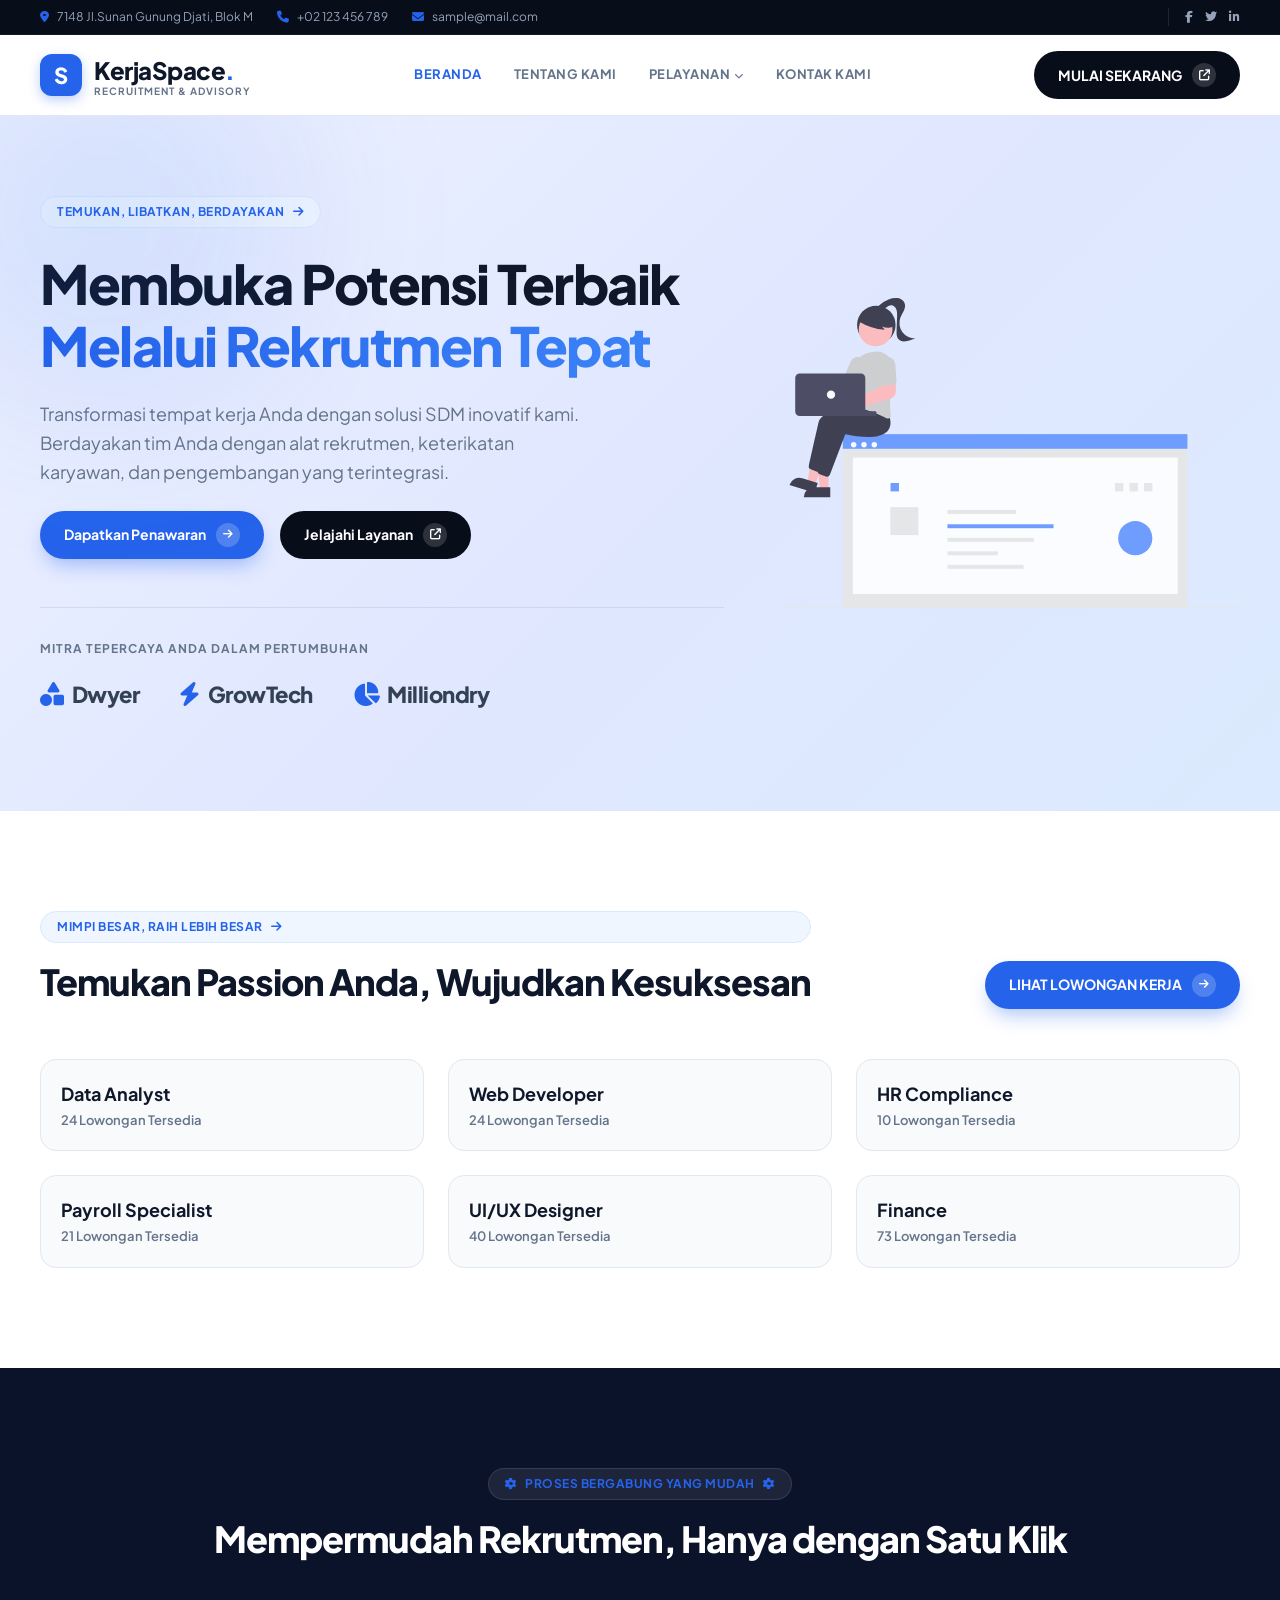
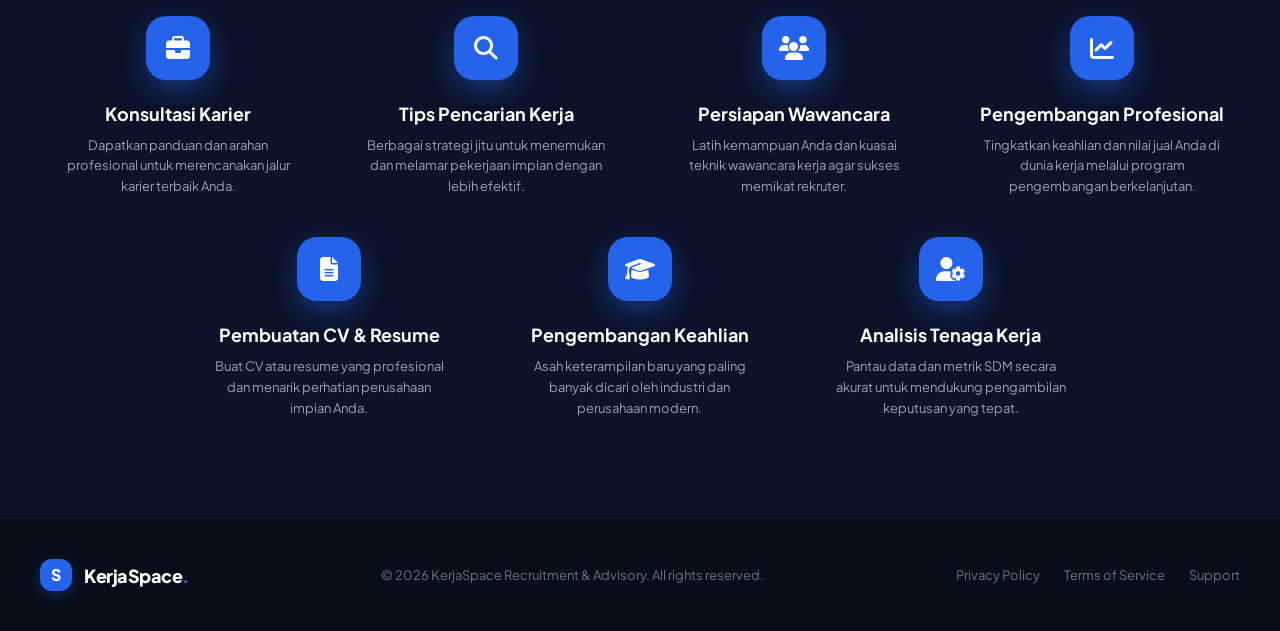
==== index.html @ b77eb51c "first commit" ====
<!DOCTYPE html>
<html lang="id">
<head>
    <meta charset="UTF-8">
    <meta name="viewport" content="width=device-width, initial-scale=1.0">
    <title>KerjaSpace. - Recruitment & Advisory</title>
    
    <link rel="stylesheet" href="style.css">
    <!-- Font Awesome Icons -->
    <link rel="stylesheet" href="https://cdnjs.cloudflare.com/ajax/libs/font-awesome/6.4.0/css/all.min.css">
    
    <!-- Google Fonts: Plus Jakarta Sans -->
    <link rel="preconnect" href="https://fonts.googleapis.com">
    <link rel="preconnect" href="https://fonts.gstatic.com" crossorigin>
    <link href="https://fonts.googleapis.com/css2?family=Plus+Jakarta+Sans:wght@400;500;600;700;800&display=swap" rel="stylesheet">
    
</head>
<body>

    <!-- 1. TOP BAR -->
    <div class="top-bar">
        <div class="container">
            <div class="top-info">
                <div class="top-info-item">
                    <i class="fa-solid fa-location-dot"></i>
                    <span>7148 Jl.Sunan Gunung Djati, Blok M</span>
                </div>
                <div class="top-info-item">
                    <i class="fa-solid fa-phone"></i>
                    <span>+02 123 456 789</span>
                </div>
                <div class="top-info-item">
                    <i class="fa-solid fa-envelope"></i>
                    <span>sample@mail.com</span>
                </div>
            </div>
                <div class="top-socials">
                    <a href="#"><i class="fa-brands fa-facebook-f"></i></a>
                    <a href="#"><i class="fa-brands fa-twitter"></i></a>
                    <a href="#"><i class="fa-brands fa-linkedin-in"></i></a>
                </div>
        </div>
    </div>

    <!-- 2. NAVBAR -->
    <header class="navbar">
        <div class="container">
            <!-- Logo -->
            <a href="#" class="logo">
                <div class="logo-box">S</div>
                <div>
                    <div class="logo-text">KerjaSpace<span>.</span></div>
                    <div class="logo-sub">Recruitment & Advisory</div>
                </div>
            </a>

            <!-- Navigation Links -->
            <nav class="nav-links">
                <a href="#" class="nav-link active">Beranda</a>
                <a href="#about" class="nav-link">Tentang Kami</a>
                
                <div class="nav-dropdown">
                    <a href="#services" class="nav-link dropdown-toggle">
                        Pelayanan <i class="fa-solid fa-chevron-down"></i>
                    </a>
                    <div class="dropdown-menu">
                        <a href="lowongan.html" class="dropdown-item">Lowongan Kerja</a>
                        <a href="#konsultasi" class="dropdown-item">Konsultasi Karier</a>
                        <a href="#pelatihan" class="dropdown-item">Pelatihan & Sourcing</a>
                    </div>
                </div>
            
                <a href="#contact" class="nav-link">Kontak Kami</a>
            </nav>

            <!-- CTA Button -->
            <a href="#get-started" class="btn btn-dark">
                MULAI SEKARANG
                <span class="btn-icon"><i class="fa-solid fa-arrow-up-right-from-square"></i></span>
            </a>

            <!-- Mobile Toggle -->
            <button class="mobile-toggle" aria-label="Toggle navigation">
                <i class="fa-solid fa-bars"></i>
            </button>
        </div>
    </header>

    <!-- 3. HERO SECTION -->
    <section class="hero">
        <div class="container">
            <div class="hero-grid">
                
                <!-- Left Content -->
                <div class="hero-content">
                    <div>
                        <span class="badge badge-primary">
                            Temukan, Libatkan, Berdayakan <i class="fa-solid fa-arrow-right"></i>
                        </span>
                    </div>

                    <h1 class="hero-title">
                        Membuka Potensi Terbaik <br>
                        <span class="hero-title-highlight">Melalui Rekrutmen Tepat</span>
                    </h1>

                    <p class="hero-description">
                        Transformasi tempat kerja Anda dengan solusi SDM inovatif kami. Berdayakan tim Anda dengan alat rekrutmen, keterikatan karyawan, dan pengembangan yang terintegrasi.
                    </p>

                    <div class="hero-actions">
                        <a href="#" class="btn btn-primary">
                            Dapatkan Penawaran
                            <span class="btn-icon"><i class="fa-solid fa-arrow-right"></i></span>
                        </a>
                        <a href="#" class="btn btn-dark">
                            Jelajahi Layanan
                            <span class="btn-icon"><i class="fa-solid fa-arrow-up-right-from-square"></i></span>
                        </a>
                    </div>

                    <div class="hero-partners">
                        <div class="partners-title">Mitra Tepercaya Anda dalam Pertumbuhan</div>
                        <div class="partners-logos">
                            <div class="partner-item"><i class="fa-solid fa-shapes"></i> Dwyer</div>
                            <div class="partner-item"><i class="fa-solid fa-bolt"></i> GrowTech</div>
                            <div class="partner-item"><i class="fa-solid fa-chart-pie"></i> Milliondry</div>
                        </div>
                    </div>
                </div>

                <!-- Right Graphic Card -->
                    <div class="hero-card">
                        <img src="assets/images/resume.svg" alt="HR Professional">
                    </div>
            </div>
        </div>
    </section>

    <!-- 4. JOB CATEGORIES SECTION -->
    <section class="categories">
        <div class="container">
            <div class="section-header">
                <div class="section-header-left">
                    <span class="badge badge-primary">
                        Mimpi Besar, Raih Lebih Besar <i class="fa-solid fa-arrow-right"></i>
                    </span>
                    <h2 class="section-title">Temukan Passion Anda, Wujudkan Kesuksesan</h2>
                </div>
                <a href="lowongan.html" class="btn btn-primary">
                    LIHAT LOWONGAN KERJA
                    <span class="btn-icon"><i class="fa-solid fa-arrow-right"></i></span>
                </a>
            </div>

            <!-- Categories Grid -->
            <div class="categories-grid">
                
                <!-- Category 1 -->
                <div class="category-card">
                    <!-- <div class="category-avatar">
                        <img src="https://images.unsplash.com/photo-1560250097-0b93528c311a?auto=format&fit=crop&w=150&q=80" alt="Benefits Manager">
                    </div> -->
                    <div class="category-info">
                        <h3>Data Analyst</h3>
                        <p>24 Lowongan Tersedia</p>
                    </div>
                </div>

                <!-- Category 2 -->
                <div class="category-card">
                    <!-- <div class="category-avatar">
                        <img src="https://images.unsplash.com/photo-1519085360753-af0119f7cbe7?auto=format&fit=crop&w=150&q=80" alt="Recruitment">
                    </div> -->
                    <div class="category-info">
                        <h3>Web Developer</h3>
                        <p>24 Lowongan Tersedia</p>
                    </div>
                </div>

                <!-- Category 3 -->
                <div class="category-card">
                    <!-- <div class="category-avatar">
                        <img src="https://images.unsplash.com/photo-1573497019940-1c28c88b4f3e?auto=format&fit=crop&w=150&q=80" alt="HR Compliance">
                    </div> -->
                    <div class="category-info">
                        <h3>HR Compliance</h3>
                        <p>10 Lowongan Tersedia</p>
                    </div>
                </div>

                <!-- Category 4 -->
                <div class="category-card">
                    <!-- <div class="category-avatar">
                        <img src="https://images.unsplash.com/photo-1580489944761-15a19d654956?auto=format&fit=crop&w=150&q=80" alt="Payroll Specialist">
                    </div> -->
                    <div class="category-info">
                        <h3>Payroll Specialist</h3>
                        <p>21 Lowongan Tersedia</p>
                    </div>
                </div>

                <!-- Category 5 -->
                <div class="category-card">
                    <!-- <div class="category-avatar">
                        <img src="https://images.unsplash.com/photo-1507003211169-0a1dd7228f2d?auto=format&fit=crop&w=150&q=80" alt="Sourcing HR">
                    </div> -->
                    <div class="category-info">
                        <h3>UI/UX Designer</h3>
                        <p>40 Lowongan Tersedia</p>
                    </div>
                </div>

                <!-- Category 6 -->
                <div class="category-card">
                    <!-- <div class="category-avatar">
                        <img src="https://images.unsplash.com/photo-1500648767791-00dcc994a43e?auto=format&fit=crop&w=150&q=80" alt="Talent Acquisition">
                    </div> -->
                    <div class="category-info">
                        <h3>Finance</h3>
                        <p>73 Lowongan Tersedia</p>
                    </div>
                </div>

            </div>
        </div>
    </section>

    <!-- 5. DARK FEATURE SECTION -->
    <section class="features-dark">
        <div class="container">
            <div class="section-header">
                <div style="display: flex; flex-direction: column; align-items: center; gap: 12px;">
                    <span class="badge badge-dark">
                        <i class="fa-solid fa-gear"></i> PROSES BERGABUNG YANG MUDAH <i class="fa-solid fa-gear"></i>
                    </span>
                    <h2 class="section-title">Mempermudah Rekrutmen, Hanya dengan Satu Klik</h2>
                </div>
            </div>

            <!-- 4 Features Row -->
            <div class="features-grid-4">
                <div class="feature-box">
                    <div class="feature-icon-box"><i class="fa-solid fa-briefcase"></i></div>
                    <h3>Konsultasi Karier</h3>
                    <p>Dapatkan panduan dan arahan profesional untuk merencanakan jalur karier terbaik Anda.</p>
                </div>
                <div class="feature-box">
                    <div class="feature-icon-box"><i class="fa-solid fa-magnifying-glass"></i></div>
                    <h3>Tips Pencarian Kerja</h3>
                    <p>Berbagai strategi jitu untuk menemukan dan melamar pekerjaan impian dengan lebih efektif.</p>
                </div>
                <div class="feature-box">
                    <div class="feature-icon-box"><i class="fa-solid fa-users"></i></div>
                    <h3>Persiapan Wawancara</h3>
                    <p>Latih kemampuan Anda dan kuasai teknik wawancara kerja agar sukses memikat rekruter.</p>
                </div>
                <div class="feature-box">
                    <div class="feature-icon-box"><i class="fa-solid fa-chart-line"></i></div>
                    <h3>Pengembangan Profesional</h3>
                    <p>Tingkatkan keahlian dan nilai jual Anda di dunia kerja melalui program pengembangan berkelanjutan.</p>
                </div>
            </div>

            <!-- 3 Features Row -->
            <div class="features-grid-3">
                <div class="feature-box">
                    <div class="feature-icon-box"><i class="fa-solid fa-file-lines"></i></div>
                    <h3>Pembuatan CV & Resume</h3>
                    <p>Buat CV atau resume yang profesional dan menarik perhatian perusahaan impian Anda.</p>
                </div>
                <div class="feature-box">
                    <div class="feature-icon-box"><i class="fa-solid fa-graduation-cap"></i></div>
                    <h3>Pengembangan Keahlian</h3>
                    <p>Asah keterampilan baru yang paling banyak dicari oleh industri dan perusahaan modern.</p>
                </div>
                <div class="feature-box">
                    <div class="feature-icon-box"><i class="fa-solid fa-user-gear"></i></div>
                    <h3>Analisis Tenaga Kerja</h3>
                    <p>Pantau data dan metrik SDM secara akurat untuk mendukung pengambilan keputusan yang tepat.</p>
                </div>
            </div>

        </div>
    </section>

    <!-- FOOTER -->
    <footer class="footer">
        <div class="container">
            <div class="logo">
                <div class="logo-box" style="width: 32px; height: 32px; font-size: 16px;">S</div>
                <div class="logo-text" style="font-size: 18px; color: #fff;">KerjaSpace<span>.</span></div>
            </div>
            <div>&copy; 2026 KerjaSpace Recruitment & Advisory. All rights reserved.</div>
            <div class="footer-links">
                <a href="#">Privacy Policy</a>
                <a href="#">Terms of Service</a>
                <a href="#">Support</a>
            </div>
        </div>
    </footer>

    <script>
        const mobileToggle = document.querySelector('.mobile-toggle');
        const navLinks = document.querySelector('.nav-links');
      
        mobileToggle.addEventListener('click', () => {
          // Toggle class 'active' pada nav-links dan tombolnya
          navLinks.classList.toggle('active');
          mobileToggle.classList.toggle('active');
        });
      </script>
</body>
</html>
---- style.css ----
/* ==========================================================================
   1. CSS VARIABLES & RESET
   ========================================================================== */
:root {
    --primary-color: #2563eb;
    --primary-hover: #1d4ed8;
    --primary-dark: #1e40af;
    --dark-navy: #0b132b;
    --dark-bg: #080d1a;
    --text-dark: #0f172a;
    --text-muted: #64748b;
    --text-light: #94a3b8;
    --bg-light: #f8fafc;
    --border-color: #e2e8f0;
    --card-bg: #ffffff;
    --font-family: 'Plus Jakarta Sans', sans-serif;
    --radius-sm: 8px;
    --radius-md: 16px;
    --radius-lg: 24px;
    --radius-full: 9999px;
    --transition: all 0.3s ease;
}

*, *::before, *::after {
    box-sizing: border-box;
    margin: 0;
    padding: 0;
}

html {
    scroll-behavior: smooth;
}

body {
    font-family: var(--font-family);
    background-color: var(--bg-light);
    color: var(--text-dark);
    line-height: 1.5;
    -webkit-font-smoothing: antialiased;
}

a {
    text-decoration: none;
    color: inherit;
}

ul {
    list-style: none;
}

/* ==========================================================================
   2. LAYOUT & CONTAINERS
   ========================================================================== */
.container {
    width: 100%;
    max-width: 1240px;
    margin: 0 auto;
    padding: 0 20px;
}

/* Badges */
.badge {
    display: inline-flex;
    align-items: center;
    gap: 8px;
    padding: 6px 16px;
    border-radius: var(--radius-full);
    font-size: 12px;
    font-weight: 700;
    text-transform: uppercase;
    letter-spacing: 0.5px;
}

.badge-primary {
    background-color: #eff6ff;
    color: var(--primary-color);
    border: 1px solid #dbeafe;
}

.badge-dark {
    background-color: rgba(255, 255, 255, 0.08);
    color: var(--primary-color);
    border: 1px solid rgba(255, 255, 255, 0.1);
}

/* Buttons */
.btn {
    display: inline-flex;
    align-items: center;
    justify-content: center;
    gap: 10px;
    padding: 12px 24px;
    border-radius: var(--radius-full);
    font-size: 14px;
    font-weight: 700;
    cursor: pointer;
    transition: var(--transition);
    border: none;
}

.btn-icon {
    width: 24px;
    height: 24px;
    border-radius: 50%;
    display: flex;
    align-items: center;
    justify-content: center;
    font-size: 11px;
    transition: var(--transition);
}

.btn-primary {
    background-color: var(--primary-color);
    color: #ffffff;
    box-shadow: 0 10px 20px -5px rgba(37, 99, 235, 0.4);
}

.btn-primary .btn-icon {
    background-color: rgba(255, 255, 255, 0.2);
    color: #ffffff;
}

.btn-primary:hover {
    background-color: var(--primary-hover);
    transform: translateY(-2px);
}

.btn-primary:hover .btn-icon {
    background-color: #ffffff;
    color: var(--primary-color);
}

.btn-dark {
    background-color: var(--dark-bg);
    color: #ffffff;
}

.btn-dark .btn-icon {
    background-color: rgba(255, 255, 255, 0.15);
    color: #ffffff;
}

.btn-dark:hover {
    background-color: var(--primary-color);
    transform: translateY(-2px);
}

/* ==========================================================================
   3. TOP BAR
   ========================================================================== */
.top-bar {
    background-color: var(--dark-bg);
    color: var(--text-light);
    font-size: 12px;
    padding: 8px 0;
    border-bottom: 1px solid rgba(255, 255, 255, 0.05);
}

.top-bar .container {
    display: flex;
    justify-content: space-between;
    align-items: center;
    flex-wrap: wrap;
    gap: 12px;
}

.top-info {
    display: flex;
    align-items: center;
    gap: 24px;
    flex-wrap: wrap;
}

.top-info-item {
    display: flex;
    align-items: center;
    gap: 8px;
}

.top-info-item i {
    color: var(--primary-color);
}

.top-actions {
    display: flex;
    align-items: center;
    gap: 16px;
}

.lang-select {
    background: transparent;
    color: var(--text-light);
    border: none;
    font-size: 12px;
    cursor: pointer;
    outline: none;
    font-family: inherit;
}

.lang-select option {
    background-color: var(--dark-bg);
    color: #fff;
}

.top-socials {
    display: flex;
    align-items: center;
    gap: 12px;
    padding-left: 16px;
    border-left: 1px solid rgba(255, 255, 255, 0.1);
}

.top-socials a:hover {
    color: #ffffff;
}

/* ==========================================================================
   4. NAVBAR
   ========================================================================== */
.navbar {
    background-color: rgba(255, 255, 255, 0.95);
    backdrop-filter: blur(10px);
    position: sticky;
    top: 0;
    z-index: 100;
    border-bottom: 1px solid var(--border-color);
}

.navbar .container {
    display: flex;
    justify-content: space-between;
    align-items: center;
    height: 80px;
}

.mobile-toggle {
    display: none;
    background: none;
    border: none;
    font-size: 1.5rem;
    cursor: pointer;
    color: #1e293b;
  }
  
  @media (max-width: 768px) {
    .mobile-toggle {
      display: block;
    }
  
    .nav-links {
      display: none;
      position: absolute;
      top: 100%;
      left: 0;
      width: 100%;
      background-color: #ffffff;
      flex-direction: column;
      padding: 1.5rem;
      box-shadow: 0 4px 12px rgba(0, 0, 0, 0.1);
      z-index: 1000; 
      gap: 1rem;
    }
  
    /* KETIKA KLIK: Class 'active' ditambahkan lewat JS agar menu muncul */
    .nav-links.active {
      display: flex;
    }
  }

.nav-dropdown {
    position: relative;
    display: inline-block;
  }
  
  .dropdown-menu {
    display: none;
    position: absolute;
    top: 100%;
    left: 0;
    background-color: #ffffff;
    min-width: 200px;
    box-shadow: 0 4px 12px rgba(0, 0, 0, 0.1);
    border-radius: 8px;
    padding: 8px 0;
    z-index: 1000;
    flex-direction: column;
  }
  
  .dropdown-menu .dropdown-item {
    padding: 10px 16px;
    color: #1e293b;
    text-decoration: none;
    font-size: 0.95rem;
    display: block;
    transition: background 0.2s, color 0.2s;
  }
  
  .dropdown-menu .dropdown-item:hover {
    background-color: #f1f5f9;
    color: #2563eb;
  }
  
  .nav-dropdown:hover .dropdown-menu {
    display: flex;
  }
  
  .nav-dropdown:hover .fa-chevron-down {
    transform: rotate(180deg);
    transition: transform 0.3s ease;
  }
  
  @media (max-width: 768px) {
    .navbar, .container {
      position: relative;
    }
  
    .nav-links {
      display: none;
      position: absolute;
      top: 100%;    
      left: 0;
      right: 0;
      width: 100%;  
      background-color: #ffffff;
      flex-direction: column;
      align-items: center;
      padding: 2rem 1.5rem;
      box-shadow: 0 10px 20px rgba(0, 0, 0, 0.1);
      z-index: 1000;
      gap: 1.2rem;
    }
  
    .nav-links.active {
      display: flex;
    }
  }

.logo {
    display: flex;
    align-items: center;
    gap: 12px;
}

.logo-box {
    width: 42px;
    height: 42px;
    background-color: var(--primary-color);
    color: #ffffff;
    font-weight: 800;
    font-size: 22px;
    border-radius: 12px;
    display: flex;
    align-items: center;
    justify-content: center;
    box-shadow: 0 4px 12px rgba(37, 99, 235, 0.3);
}

.logo-text {
    font-size: 24px;
    font-weight: 800;
    color: var(--text-dark);
    letter-spacing: -0.5px;
}

.logo-text span {
    color: var(--primary-color);
}

.logo-sub {
    font-size: 10px;
    text-transform: uppercase;
    letter-spacing: 1px;
    color: var(--text-muted);
    font-weight: 700;
    margin-top: -4px;
}

.nav-links {
    display: flex;
    align-items: center;
    gap: 32px;
}

.nav-link {
    font-size: 13px;
    font-weight: 700;
    color: var(--text-muted);
    text-transform: uppercase;
    letter-spacing: 0.5px;
    display: flex;
    align-items: center;
    gap: 4px;
    transition: var(--transition);
}

.nav-link i {
    font-size: 9px;
}

.nav-link:hover, .nav-link.active {
    color: var(--primary-color);
}

.mobile-toggle {
    display: none;
    background: none;
    border: none;
    font-size: 24px;
    color: var(--text-dark);
    cursor: pointer;
}

/* ==========================================================================
   5. HERO SECTION
   ========================================================================== */
.hero {
    background: linear-gradient(135deg, #eef2ff 0%, #e0e7ff 50%, #dbeafe 100%);
    padding: 80px 0 100px;
    position: relative;
    overflow: hidden;
}

.hero::before {
    content: '';
    position: absolute;
    top: -100px;
    left: -100px;
    width: 400px;
    height: 400px;
    background: rgba(37, 99, 235, 0.1);
    border-radius: 50%;
    filter: blur(80px);
}

.hero-grid {
    display: grid;
    grid-template-columns: 1.2fr 0.8fr;
    gap: 60px;
    align-items: center;
}

.hero-content {
    display: flex;
    flex-direction: column;
    gap: 24px;
}

.hero-title {
    font-size: 54px;
    font-weight: 800;
    line-height: 1.15;
    color: var(--text-dark);
    letter-spacing: -1.5px;
}

.hero-title-highlight {
    background: linear-gradient(90deg, var(--primary-color), #3b82f6);
    -webkit-background-clip: text;
    -webkit-text-fill-color: transparent;
}

.hero-description {
    font-size: 18px;
    color: var(--text-muted);
    max-width: 540px;
    line-height: 1.6;
}

.hero-actions {
    display: flex;
    align-items: center;
    gap: 16px;
    flex-wrap: wrap;
}

/* Partners Logos */
.hero-partners {
    margin-top: 24px;
    padding-top: 32px;
    border-top: 1px solid rgba(0, 0, 0, 0.08);
}

.partners-title {
    font-size: 12px;
    font-weight: 700;
    text-transform: uppercase;
    letter-spacing: 1px;
    color: var(--text-muted);
    margin-bottom: 20px;
}

.partners-logos {
    display: flex;
    align-items: center;
    gap: 40px;
}

.partner-item {
    font-size: 22px;
    font-weight: 800;
    color: #334155;
    display: flex;
    align-items: center;
    gap: 8px;
    letter-spacing: -0.5px;
}

.partner-item i {
    color: var(--primary-color);
    font-size: 24px;
}

/* Hero Image Graphic */
.hero-image-wrapper {
    position: relative;
    display: flex;
    justify-content: center;
    align-items: flex-start;
    margin-top: -30px;
}

.hero-card {
    width: 100%;
    max-width: 500px;
    height: 500px;
}

.hero-card img {
    width: 100%;
    height: 100%;
    opacity: 0.9;
}

@keyframes float {
    0%, 100% { transform: translateY(0); }
    50% { transform: translateY(-10px); }
}

/* ==========================================================================
   6. JOB CATEGORIES SECTION
   ========================================================================== */
.categories {
    padding: 100px 0;
    background-color: #ffffff;
}

.categories-jobs {
    padding: 30px 0;
    background-color: #ffffff;
}
.section-header {
    display: flex;
    justify-content: space-between;
    align-items: flex-end;
    margin-bottom: 50px;
    flex-wrap: wrap;
    gap: 20px;
}

.section-header-left {
    display: flex;
    flex-direction: column;
    gap: 12px;
}

.section-title {
    font-size: 36px;
    font-weight: 800;
    color: var(--text-dark);
    letter-spacing: -1px;
}

.categories-grid {
    display: grid;
    grid-template-columns: repeat(3, 1fr);
    gap: 24px;
}

.category-card {
    background-color: var(--bg-light);
    border: 1px solid var(--border-color);
    border-radius: var(--radius-md);
    padding: 20px;
    display: flex;
    align-items: center;
    gap: 16px;
    transition: var(--transition);
    cursor: pointer;
}

.category-card:hover {
    background-color: #ffffff;
    border-color: #bfdbfe;
    box-shadow: 0 20px 30px -10px rgba(0, 0, 0, 0.08);
    transform: translateY(-4px);
}

.category-avatar {
    width: 64px;
    height: 64px;
    border-radius: var(--radius-md);
    overflow: hidden;
    flex-shrink: 0;
}

.category-avatar img {
    width: 100%;
    height: 100%;
    object-fit: cover;
    transition: var(--transition);
}

.category-card:hover .category-avatar img {
    transform: scale(1.1);
}

.category-info h3 {
    font-size: 18px;
    font-weight: 700;
    color: var(--text-dark);
    margin-bottom: 4px;
    transition: var(--transition);
}

.category-card:hover .category-info h3 {
    color: var(--primary-color);
}

.category-info p {
    font-size: 13px;
    color: var(--text-muted);
    font-weight: 600;
}

/* ==========================================================================
   7. DARK FEATURE SECTION
   ========================================================================== */
.features-dark {
    background-color: var(--dark-navy);
    color: #ffffff;
    padding: 100px 0;
    position: relative;
}

.features-dark .section-header {
    justify-content: center;
    text-align: center;
}

.features-dark .section-title {
    color: #ffffff;
}

.features-grid-4 {
    display: grid;
    grid-template-columns: repeat(4, 1fr);
    gap: 32px;
    margin-bottom: 40px;
}

.features-grid-3 {
    display: grid;
    grid-template-columns: repeat(3, 1fr);
    gap: 32px;
    max-width: 900px;
    margin: 0 auto;
}

.feature-box {
    text-align: center;
    display: flex;
    flex-direction: column;
    align-items: center;
}

.feature-icon-box {
    width: 64px;
    height: 64px;
    background-color: var(--primary-color);
    color: #ffffff;
    border-radius: 20px;
    display: flex;
    align-items: center;
    justify-content: center;
    font-size: 24px;
    margin-bottom: 20px;
    box-shadow: 0 10px 25px rgba(37, 99, 235, 0.4);
    transition: var(--transition);
}

.feature-box:hover .feature-icon-box {
    transform: scale(1.1) rotate(5deg);
}

.feature-box h3 {
    font-size: 18px;
    font-weight: 700;
    margin-bottom: 8px;
}

.feature-box p {
    font-size: 13px;
    color: var(--text-light);
    line-height: 1.6;
    max-width: 240px;
}

/* ==========================================================================
   8. FOOTER
   ========================================================================== */
.footer {
    background-color: var(--dark-bg);
    color: var(--text-muted);
    padding: 40px 0;
    border-top: 1px solid rgba(255, 255, 255, 0.05);
    font-size: 13px;
}

.footer .container {
    display: flex;
    justify-content: space-between;
    align-items: center;
    flex-wrap: wrap;
    gap: 20px;
}

.footer-links {
    display: flex;
    gap: 24px;
}

.footer-links a:hover {
    color: #ffffff;
}

/* ==========================================================================
   9. RESPONSIVE MEDIA QUERIES
   ========================================================================== */
@media (max-width: 1024px) {
    .hero-title {
        font-size: 42px;
    }

    .categories-grid {
        grid-template-columns: repeat(2, 1fr);
    }

    .features-grid-4 {
        grid-template-columns: repeat(2, 1fr);
    }

    .features-grid-3 {
        grid-template-columns: repeat(2, 1fr);
    }
}

@media (max-width: 768px) {
    .top-bar {
        display: none;
    }

    .nav-links {
        display: none;
    }

    .mobile-toggle {
        display: block;
    }

    .hero-grid {
        grid-template-columns: 1fr;
        gap: 40px;
    }

    .hero-image-wrapper {
        margin-top: 20px;
    }

    .section-title {
        font-size: 28px;
    }

    .categories-grid {
        grid-template-columns: 1fr;
    }

    .features-grid-4, .features-grid-3 {
        grid-template-columns: 1fr;
    }

    .footer .container {
        flex-direction: column;
        text-align: center;
    }
}
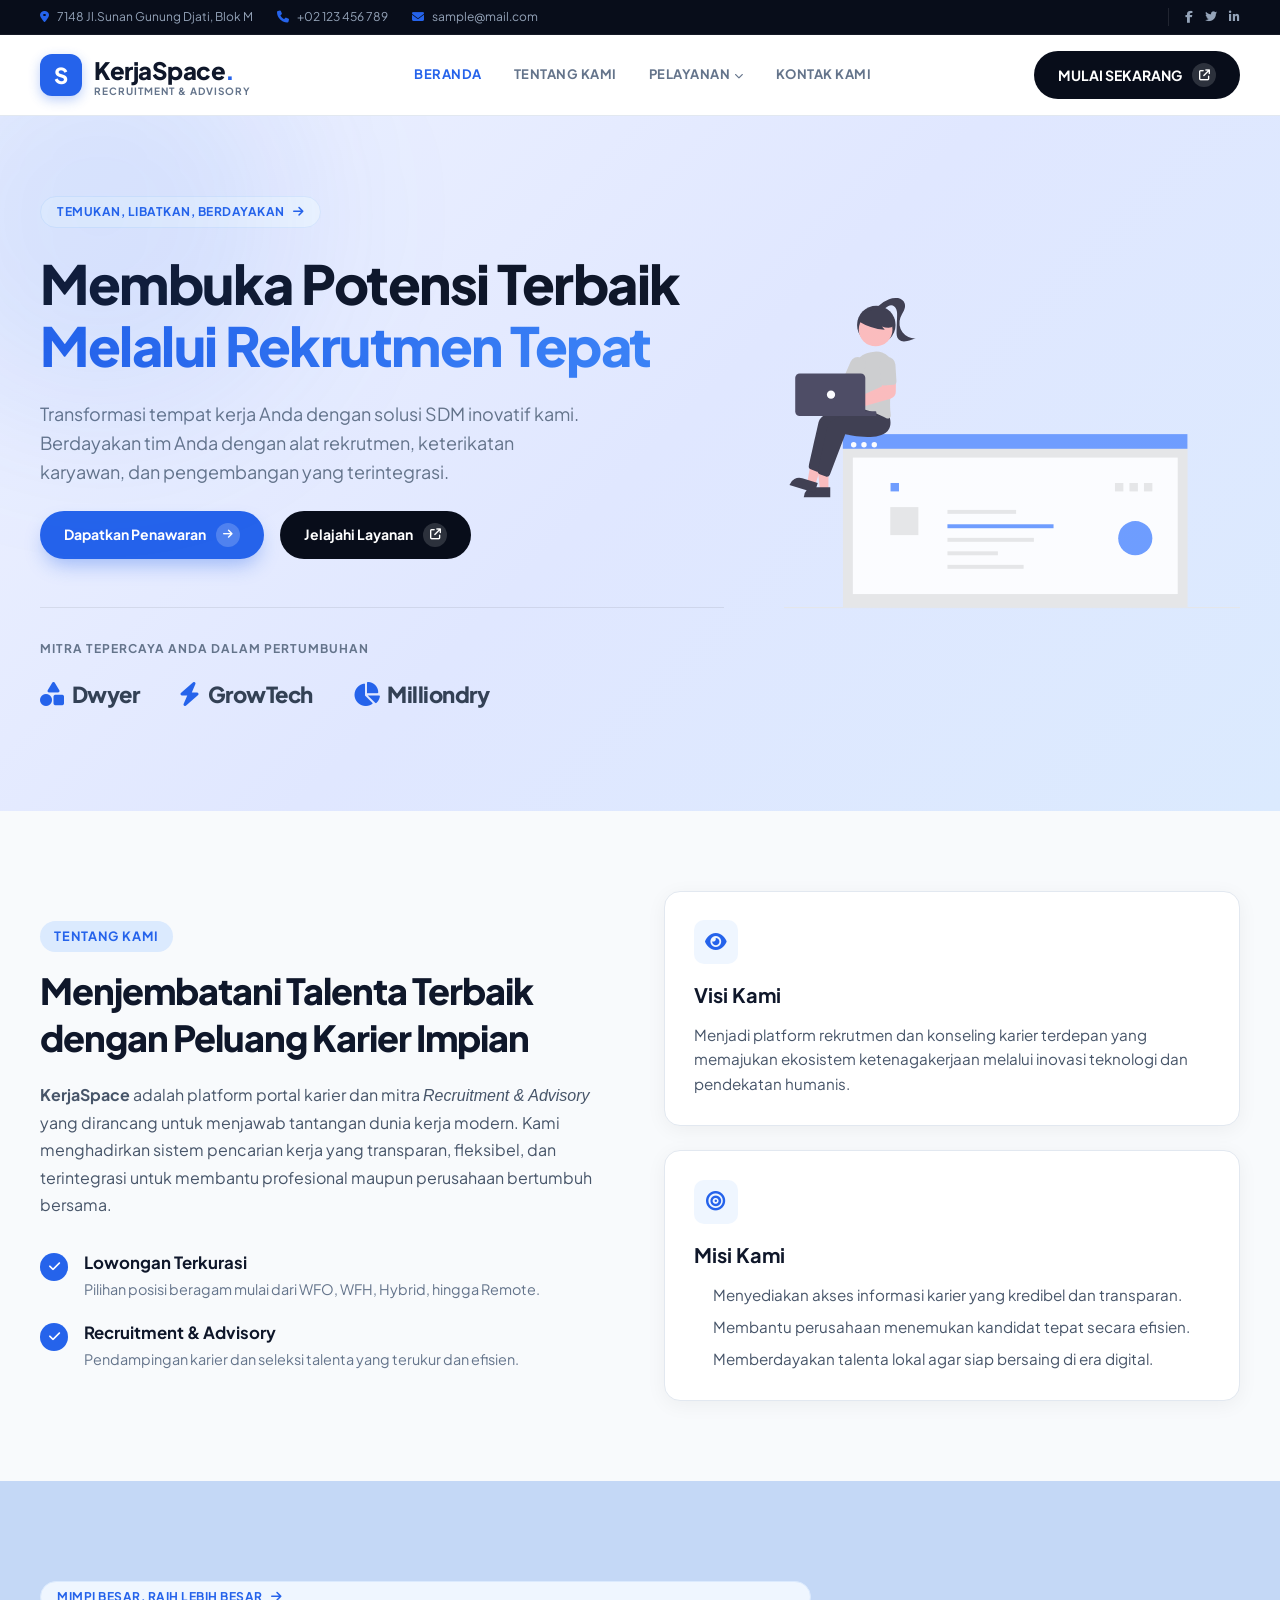
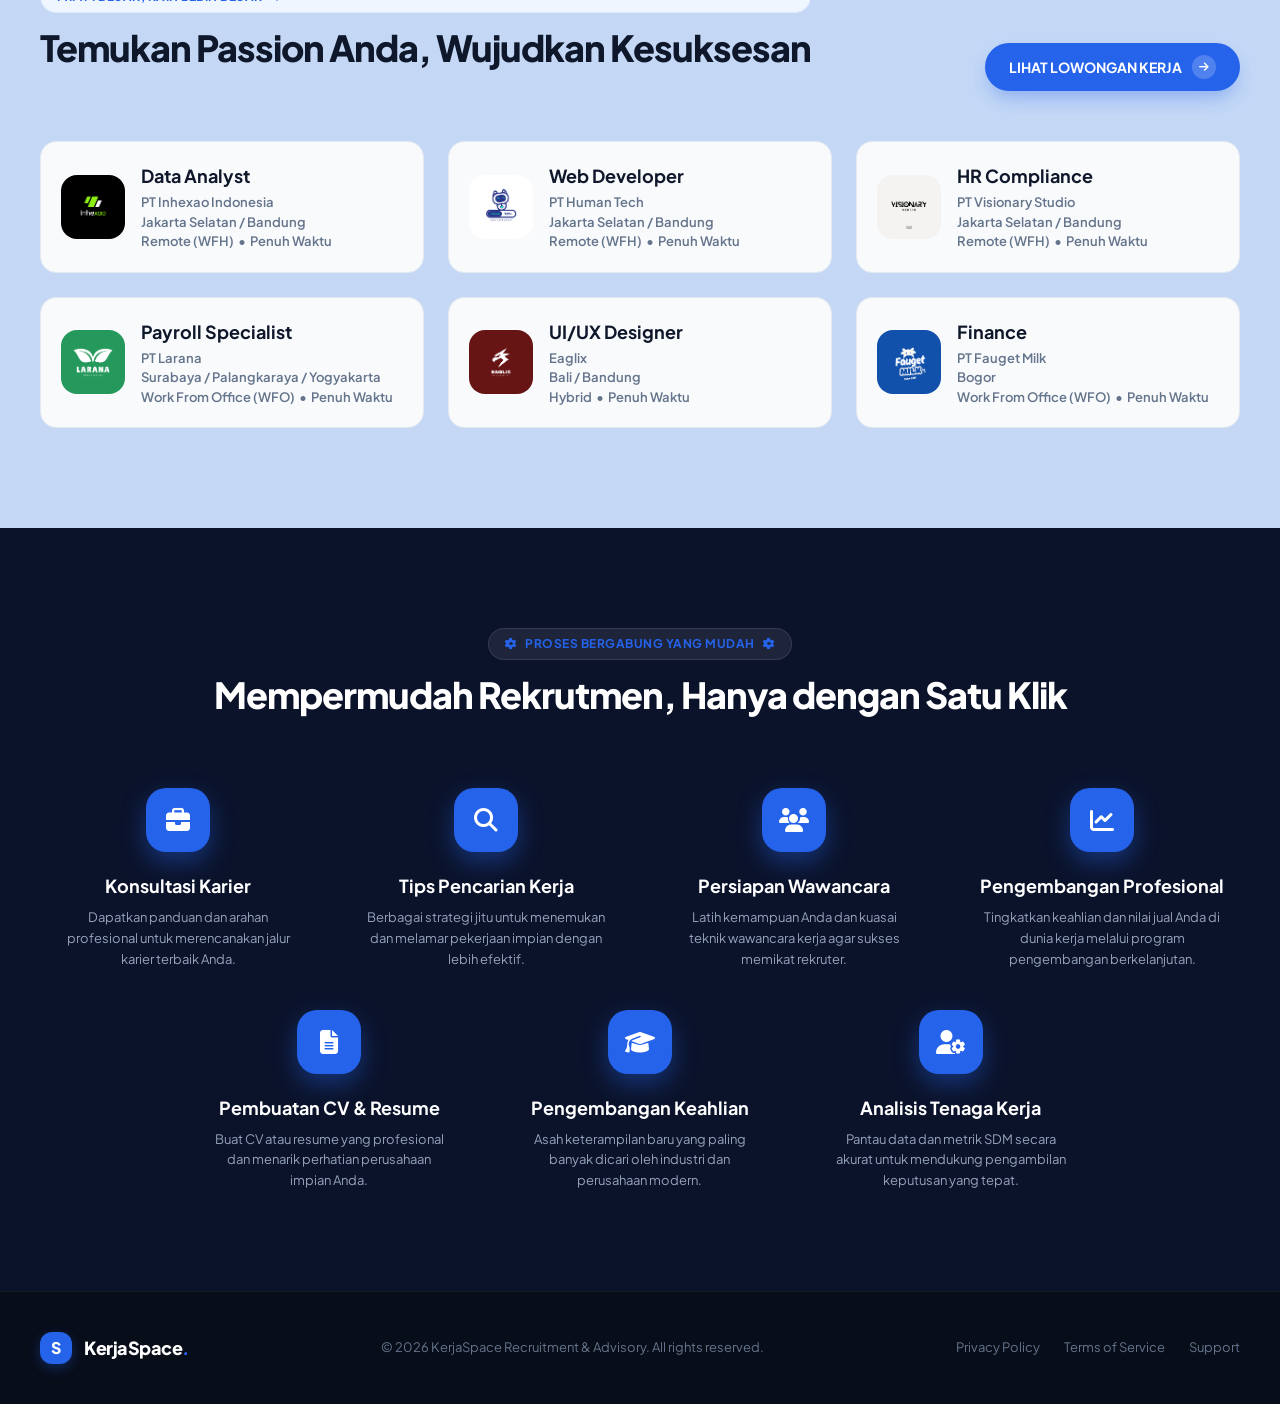
==== commit e54b575f: "update:thursday" ====
--- a/index.html
+++ b/index.html
@@ -17,7 +17,7 @@
 </head>
 <body>
 
-    <!-- 1. TOP BAR -->
+    <!-- TOP BAR -->
     <div class="top-bar">
         <div class="container">
             <div class="top-info">
@@ -42,7 +42,7 @@
         </div>
     </div>
 
-    <!-- 2. NAVBAR -->
+    <!-- NAVBAR -->
     <header class="navbar">
         <div class="container">
             <!-- Logo -->
@@ -64,7 +64,7 @@
                         Pelayanan <i class="fa-solid fa-chevron-down"></i>
                     </a>
                     <div class="dropdown-menu">
-                        <a href="lowongan.html" class="dropdown-item">Lowongan Kerja</a>
+                        <a href="#categories" class="dropdown-item">Lowongan Kerja</a>
                         <a href="#konsultasi" class="dropdown-item">Konsultasi Karier</a>
                         <a href="#pelatihan" class="dropdown-item">Pelatihan & Sourcing</a>
                     </div>
@@ -86,7 +86,7 @@
         </div>
     </header>
 
-    <!-- 3. HERO SECTION -->
+    <!-- HERO SECTION -->
     <section class="hero">
         <div class="container">
             <div class="hero-grid">
@@ -137,8 +137,61 @@
         </div>
     </section>
 
-    <!-- 4. JOB CATEGORIES SECTION -->
-    <section class="categories">
+   <!-- ABOUT SECTION -->
+<section id="about" class="about-section">
+    <div class="container">
+        <div class="about-grid">
+            <!-- Bagian Kiri: Penjelasan Utama -->
+            <div class="about-content">
+                <span class="section-badge">TENTANG KAMI</span>
+                <h2 class="section-title">Menjembatani Talenta Terbaik dengan Peluang Karier Impian</h2>
+                <p class="about-desc">
+                    <strong>KerjaSpace</strong> adalah platform portal karier dan mitra <em>Recruitment & Advisory</em> yang dirancang untuk menjawab tantangan dunia kerja modern. Kami menghadirkan sistem pencarian kerja yang transparan, fleksibel, dan terintegrasi untuk membantu profesional maupun perusahaan bertumbuh bersama.
+                </p>
+
+                <!-- Keunggulan Singkat -->
+                <div class="about-features">
+                    <div class="feature-item">
+                        <div class="feature-icon"><i class="fa-solid fa-check"></i></div>
+                        <div>
+                            <h4>Lowongan Terkurasi</h4>
+                            <p>Pilihan posisi beragam mulai dari WFO, WFH, Hybrid, hingga Remote.</p>
+                        </div>
+                    </div>
+                    <div class="feature-item">
+                        <div class="feature-icon"><i class="fa-solid fa-check"></i></div>
+                        <div>
+                            <h4>Recruitment & Advisory</h4>
+                            <p>Pendampingan karier dan seleksi talenta yang terukur dan efisien.</p>
+                        </div>
+                    </div>
+                </div>
+            </div>
+
+            <!-- Bagian Kanan: Kartu Visi & Misi -->
+            <div class="about-cards">
+                <div class="vm-card">
+                    <div class="vm-icon"><i class="fa-solid fa-eye"></i></div>
+                    <h3>Visi Kami</h3>
+                    <p>Menjadi platform rekrutmen dan konseling karier terdepan yang memajukan ekosistem ketenagakerjaan melalui inovasi teknologi dan pendekatan humanis.</p>
+                </div>
+
+                <div class="vm-card">
+                    <div class="vm-icon"><i class="fa-solid fa-bullseye"></i></div>
+                    <h3>Misi Kami</h3>
+                    <ul>
+                        <li>Menyediakan akses informasi karier yang kredibel dan transparan.</li>
+                        <li>Membantu perusahaan menemukan kandidat tepat secara efisien.</li>
+                        <li>Memberdayakan talenta lokal agar siap bersaing di era digital.</li>
+                    </ul>
+                </div>
+            </div>
+        </div>
+    </div>
+</section>
+
+    <!-- JOB CATEGORIES SECTION -->
+    <section id="categories" class="categories">
         <div class="container">
             <div class="section-header">
                 <div class="section-header-left">
@@ -157,76 +210,91 @@
             <div class="categories-grid">
                 
                 <!-- Category 1 -->
-                <div class="category-card">
-                    <!-- <div class="category-avatar">
-                        <img src="https://images.unsplash.com/photo-1560250097-0b93528c311a?auto=format&fit=crop&w=150&q=80" alt="Benefits Manager">
-                    </div> -->
-                    <div class="category-info">
-                        <h3>Data Analyst</h3>
-                        <p>24 Lowongan Tersedia</p>
-                    </div>
-                </div>
-
-                <!-- Category 2 -->
-                <div class="category-card">
-                    <!-- <div class="category-avatar">
-                        <img src="https://images.unsplash.com/photo-1519085360753-af0119f7cbe7?auto=format&fit=crop&w=150&q=80" alt="Recruitment">
-                    </div> -->
-                    <div class="category-info">
-                        <h3>Web Developer</h3>
-                        <p>24 Lowongan Tersedia</p>
-                    </div>
-                </div>
-
-                <!-- Category 3 -->
-                <div class="category-card">
-                    <!-- <div class="category-avatar">
-                        <img src="https://images.unsplash.com/photo-1573497019940-1c28c88b4f3e?auto=format&fit=crop&w=150&q=80" alt="HR Compliance">
-                    </div> -->
-                    <div class="category-info">
-                        <h3>HR Compliance</h3>
-                        <p>10 Lowongan Tersedia</p>
-                    </div>
-                </div>
-
-                <!-- Category 4 -->
-                <div class="category-card">
-                    <!-- <div class="category-avatar">
-                        <img src="https://images.unsplash.com/photo-1580489944761-15a19d654956?auto=format&fit=crop&w=150&q=80" alt="Payroll Specialist">
-                    </div> -->
-                    <div class="category-info">
-                        <h3>Payroll Specialist</h3>
-                        <p>21 Lowongan Tersedia</p>
-                    </div>
-                </div>
+            <div class="category-card">
+                <div class="category-avatar">
+                    <img src="assets/images/inhexao.png" alt="Data Analyst">
+                </div>
+                <div class="category-info">
+                    <h3>Data Analyst</h3>
+                    <p>PT Inhexao Indonesia</p>
+                    <p>Jakarta Selatan / Bandung</p>
+                    <p>Remote (WFH)  •  Penuh Waktu</p>
+                </div>
+            </div>
+
+                 <!-- Category 2 -->
+            <div class="category-card">
+                <div class="category-avatar">
+                    <img src="assets/images/humantech.png" alt="Web Developer">
+                </div>
+                <div class="category-info">
+                    <h3>Web Developer</h3>
+                    <p>PT Human Tech</p>
+                    <p>Jakarta Selatan / Bandung</p>
+                    <p>Remote (WFH)  •  Penuh Waktu</p>
+                </div>
+            </div>
+
+
+               <!-- Category 3 -->
+            <div class="category-card">
+                <div class="category-avatar">
+                    <img src="assets/images/visionary.png" alt="HR Compliance">
+                </div>
+                <div class="category-info">
+                    <h3>HR Compliance</h3>
+                    <p>PT Visionary Studio</p>
+                    <p>Jakarta Selatan / Bandung</p>
+                    <p>Remote (WFH)  •  Penuh Waktu</p>
+                </div>
+            </div>
+
+               <!-- Category 4 -->
+            <div class="category-card">
+                <div class="category-avatar">
+                    <img src="assets/images/larana.png" alt="Payroll Specialist">
+                </div>
+                <div class="category-info">
+                    <h3>Payroll Specialist</h3>
+                    <p>PT Larana</p>
+                    <p>Surabaya / Palangkaraya / Yogyakarta</p>
+                    <p>Work From Office (WFO)  •  Penuh Waktu</p>
+                </div>
+            </div>
 
                 <!-- Category 5 -->
-                <div class="category-card">
-                    <!-- <div class="category-avatar">
-                        <img src="https://images.unsplash.com/photo-1507003211169-0a1dd7228f2d?auto=format&fit=crop&w=150&q=80" alt="Sourcing HR">
-                    </div> -->
-                    <div class="category-info">
-                        <h3>UI/UX Designer</h3>
-                        <p>40 Lowongan Tersedia</p>
-                    </div>
-                </div>
-
-                <!-- Category 6 -->
-                <div class="category-card">
-                    <!-- <div class="category-avatar">
-                        <img src="https://images.unsplash.com/photo-1500648767791-00dcc994a43e?auto=format&fit=crop&w=150&q=80" alt="Talent Acquisition">
-                    </div> -->
-                    <div class="category-info">
-                        <h3>Finance</h3>
-                        <p>73 Lowongan Tersedia</p>
-                    </div>
-                </div>
+            <div class="category-card">
+                <div class="category-avatar">
+                    <img src="assets/images/eaglix.png" alt="UI/UX Designer">
+                </div>
+                <div class="category-info">
+                    <h3>UI/UX Designer</h3>
+                    <p>Eaglix</p>
+                    <p>Bali / Bandung</p>
+                    <p>Hybrid  •  Penuh Waktu</p>
+                </div>
+            </div>
+
+
+                     <!-- Category 6 -->
+            <div class="category-card">
+                <div class="category-avatar">
+                    <img src="assets/images/milk.png" alt="Finance">
+                </div>
+                <div class="category-info">
+                    <h3>Finance</h3>
+                    <p>PT Fauget Milk</p>
+                    <p>Bogor</p>
+                    <p>Work From Office (WFO)  •  Penuh Waktu</p>
+                </div>
+            </div>
+
 
             </div>
         </div>
     </section>
 
-    <!-- 5. DARK FEATURE SECTION -->
+    <!-- DARK FEATURE SECTION -->
     <section class="features-dark">
         <div class="container">
             <div class="section-header">
--- a/style.css
+++ b/style.css
@@ -537,17 +537,158 @@
     50% { transform: translateY(-10px); }
 }
 
+/* Styling Section Tentang Kami */
+.about-section {
+    padding: 80px 0;
+    background-color: #f8fafc;
+}
+
+.about-grid {
+    display: grid;
+    grid-template-columns: 1fr 1fr;
+    gap: 3rem;
+    align-items: center;
+}
+
+.section-badge {
+    display: inline-block;
+    background-color: #dbeafe;
+    color: #2563eb;
+    font-size: 0.8rem;
+    font-weight: 700;
+    padding: 6px 14px;
+    border-radius: 50px;
+    letter-spacing: 1px;
+    margin-bottom: 1rem;
+}
+
+.section-title {
+    font-size: 2rem;
+    color: #0f172a;
+    line-height: 1.3;
+    margin-bottom: 1.2rem;
+}
+
+.about-desc {
+    color: #475569;
+    line-height: 1.7;
+    margin-bottom: 2rem;
+    font-size: 1rem;
+}
+
+/* Fitur List */
+.about-features {
+    display: flex;
+    flex-direction: column;
+    gap: 1.2rem;
+}
+
+.feature-item {
+    display: flex;
+    align-items: flex-start;
+    gap: 1rem;
+}
+
+.feature-icon {
+    background-color: #2563eb;
+    color: #ffffff;
+    width: 28px;
+    height: 28px;
+    border-radius: 50%;
+    display: flex;
+    align-items: center;
+    justify-content: center;
+    font-size: 0.8rem;
+    flex-shrink: 0;
+    margin-top: 3px;
+}
+
+.feature-item h4 {
+    color: #0f172a;
+    font-size: 1.05rem;
+    margin-bottom: 4px;
+}
+
+.feature-item p {
+    color: #64748b;
+    font-size: 0.9rem;
+    line-height: 1.5;
+}
+
+/* Kartu Visi & Misi */
+.about-cards {
+    display: flex;
+    flex-direction: column;
+    gap: 1.5rem;
+}
+
+.vm-card {
+    background-color: #ffffff;
+    padding: 1.8rem;
+    border-radius: 16px;
+    box-shadow: 0 4px 20px rgba(0, 0, 0, 0.05);
+    border: 1px solid #e2e8f0;
+}
+
+.vm-icon {
+    width: 44px;
+    height: 44px;
+    background-color: #eff6ff;
+    color: #2563eb;
+    border-radius: 10px;
+    display: flex;
+    align-items: center;
+    justify-content: center;
+    font-size: 1.2rem;
+    margin-bottom: 1rem;
+}
+
+.vm-card h3 {
+    color: #0f172a;
+    font-size: 1.25rem;
+    margin-bottom: 0.8rem;
+}
+
+.vm-card p, .vm-card ul {
+    color: #475569;
+    font-size: 0.95rem;
+    line-height: 1.6;
+}
+
+.vm-card ul {
+    padding-left: 1.2rem;
+    display: flex;
+    flex-direction: column;
+    gap: 0.5rem;
+}
+
+/* Responsif untuk Tablet & HP */
+@media (max-width: 768px) {
+    .about-section {
+        padding: 60px 0;
+    }
+
+    .about-grid {
+        grid-template-columns: 1fr;
+        gap: 2.5rem;
+    }
+
+    .section-title {
+        font-size: 1.6rem;
+    }
+}
+
 /* ==========================================================================
    6. JOB CATEGORIES SECTION
    ========================================================================== */
 .categories {
     padding: 100px 0;
-    background-color: #ffffff;
+    background-color:  hsla(216, 77%, 76%, 0.511);
 }
 
 .categories-jobs {
     padding: 30px 0;
-    background-color: #ffffff;
+    background-color: hsla(216, 77%, 76%, 0.511);
 }
 .section-header {
     display: flex;
